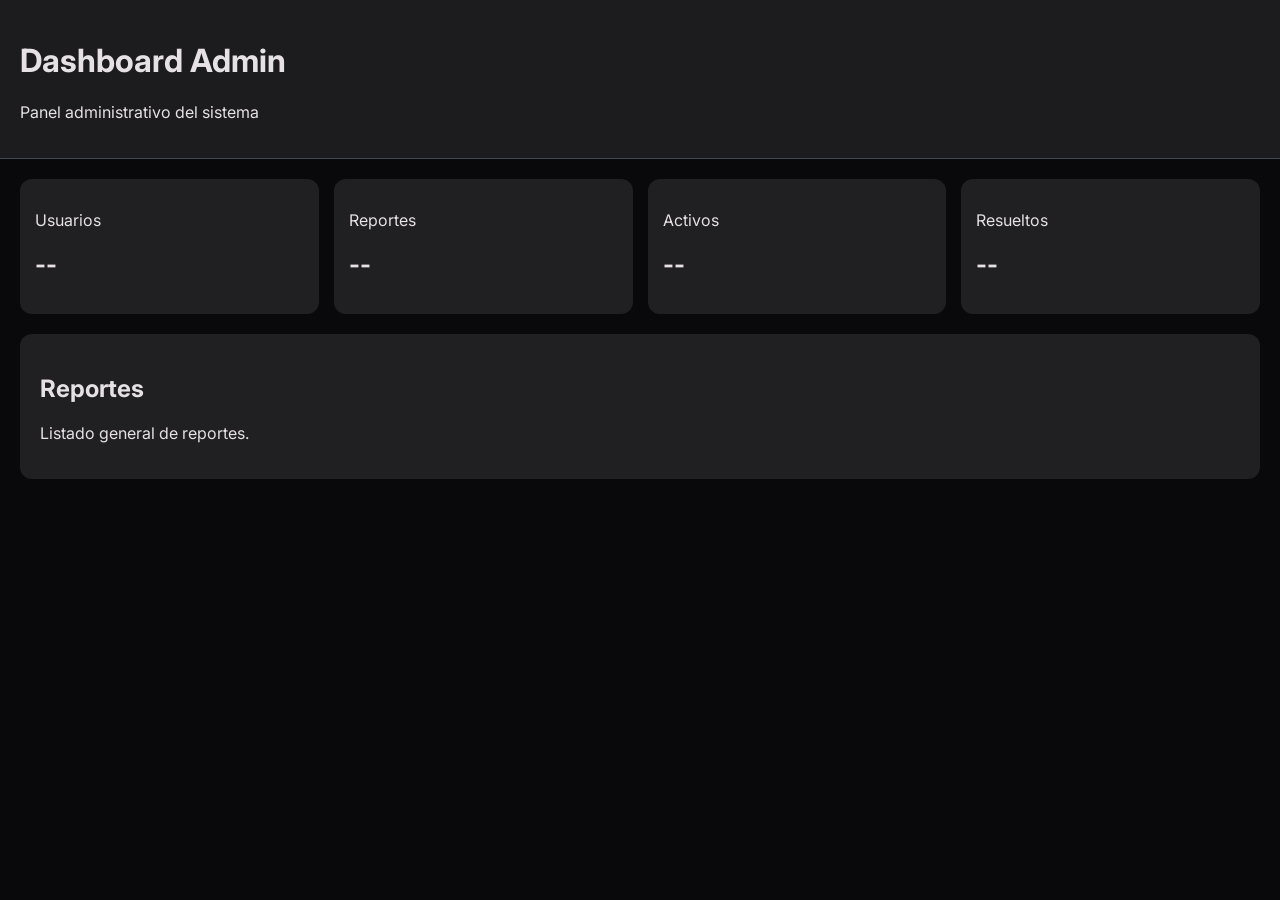
==== dashboard.html @ d4c3332e "primer avance panel admin login" ====
<!DOCTYPE html>
<html lang="es">
<head>
<meta charset="UTF-8">
<meta name="viewport" content="width=device-width, initial-scale=1.0">

<title>Dashboard Admin</title>

<link rel="stylesheet" href="style.css">
<link href="https://fonts.googleapis.com/css2?family=Inter:wght@400;600;700&display=swap" rel="stylesheet">
</head>

<body>

<header>
  <h1>Dashboard Admin</h1>
  <p>Panel administrativo del sistema</p>
</header>

<div class="container">

  <!-- CARDS -->
  <div class="grid">

    <div class="card" onclick="goTo('users')">
      <p>Usuarios</p>
      <h2>--</h2>
    </div>

    <div class="card" onclick="goTo('reports')">
      <p>Reportes</p>
      <h2>--</h2>
    </div>

    <div class="card" onclick="goTo('active')">
      <p>Activos</p>
      <h2>--</h2>
    </div>

    <div class="card" onclick="goTo('resolved')">
      <p>Resueltos</p>
      <h2>--</h2>
    </div>

  </div>

  <!-- SECCIONES -->
  <div id="users" class="section hidden">
    <h2>Usuarios</h2>
    <p>Datos de usuarios desde la API.</p>
  </div>

  <div id="reports" class="section">
    <h2>Reportes</h2>
    <p>Listado general de reportes.</p>
  </div>

  <div id="active" class="section hidden">
    <h2>Activos</h2>
    <p>Reportes en proceso.</p>
  </div>

  <div id="resolved" class="section hidden">
    <h2>Resueltos</h2>
    <p>Reportes finalizados.</p>
  </div>

</div>

<script src="script.js"></script>

</body>
</html>
---- style.css ----
body {
  margin: 0;
  font-family: 'Inter', sans-serif;
  background: #09090B;
  color: #e5e1e4;
}

header {
  padding: 20px;
  background: #1c1b1d;
  border-bottom: 1px solid #424754;
}

.container {
  padding: 20px;
}

.grid {
  display: grid;
  grid-template-columns: repeat(4, 1fr);
  gap: 15px;
  margin-bottom: 20px;
}

.card {
  background: #201f22;
  padding: 15px;
  border-radius: 12px;
  cursor: pointer;
  transition: 0.2s;
}

.card:hover {
  transform: translateY(-3px);
  background: #2a292d;
}

.section {
  background: #201f22;
  padding: 20px;
  border-radius: 12px;
}

.hidden {
  display: none;
}
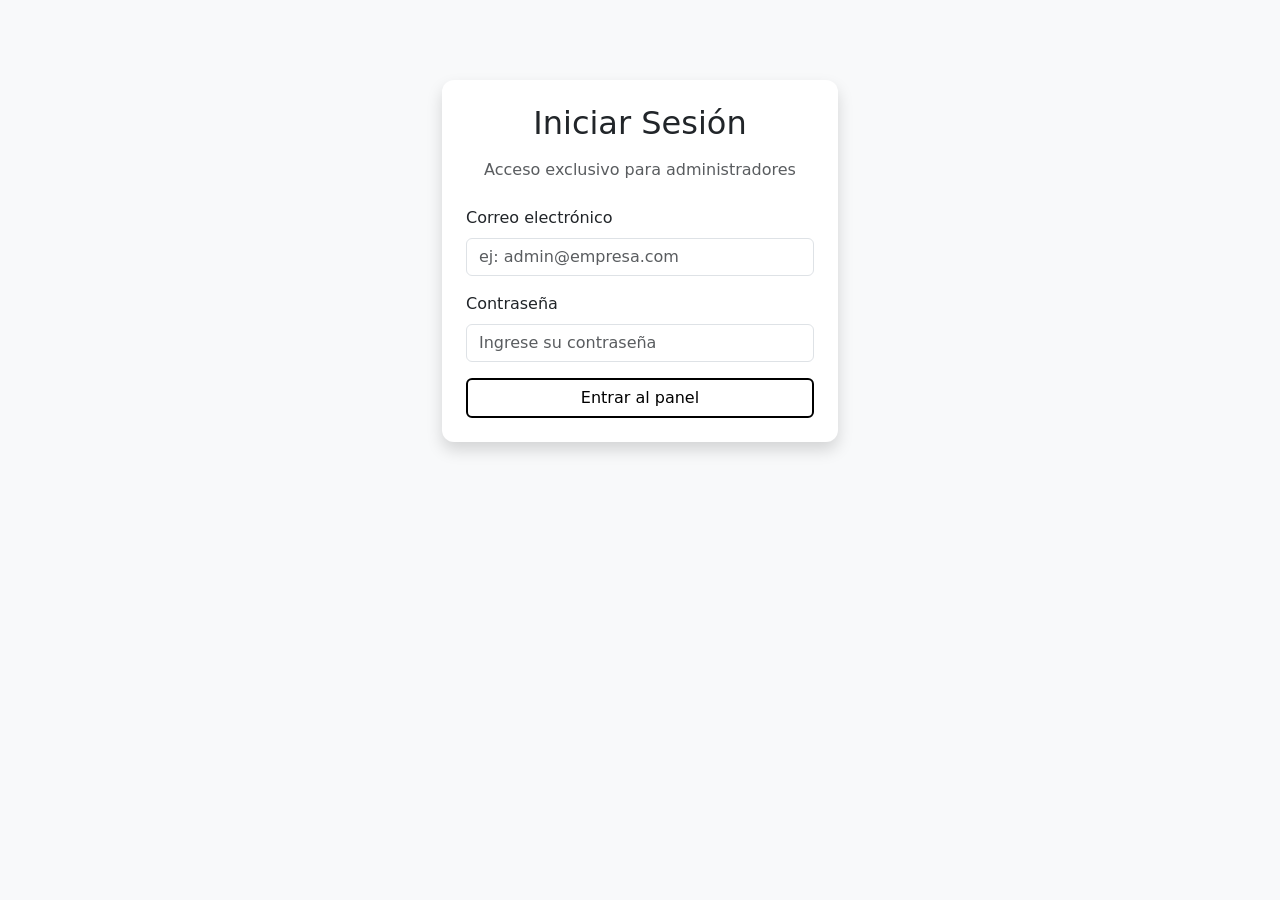
==== commit 2a9c3d6a: "conectando api" ====
--- a/dashboard.html
+++ b/dashboard.html
@@ -1,73 +1,154 @@
 <!DOCTYPE html>
 <html lang="es">
 <head>
-<meta charset="UTF-8">
-<meta name="viewport" content="width=device-width, initial-scale=1.0">
-
-<title>Dashboard Admin</title>
-
-<link rel="stylesheet" href="style.css">
-<link href="https://fonts.googleapis.com/css2?family=Inter:wght@400;600;700&display=swap" rel="stylesheet">
+    <meta charset="UTF-8">
+    <meta name="viewport" content="width=device-width, initial-scale=1.0">
+    <title>Dashboard Admin</title>
+    <link rel="stylesheet" href="style.css">
+    <link href="https://fonts.googleapis.com/css2?family=Inter:wght@400;600;700&display=swap" rel="stylesheet">
+    <style>
+        table { width: 100%; border-collapse: collapse; margin-top: 12px; }
+        th, td { padding: 10px 14px; text-align: left; border-bottom: 1px solid #2a292d; font-size: 14px; }
+        th { color: #aaa; font-weight: 600; }
+        td { color: #e5e1e4; }
+        select.estado-select {
+            background: #2a292d;
+            color: #e5e1e4;
+            border: 1px solid #424754;
+            border-radius: 6px;
+            padding: 4px 8px;
+            font-size: 13px;
+            cursor: pointer;
+        }
+        .badge {
+            padding: 3px 10px;
+            border-radius: 20px;
+            font-size: 12px;
+            font-weight: 600;
+        }
+        .badge-pendiente { background: #3a3000; color: #f0c000; }
+        .badge-proceso   { background: #002a3a; color: #00aaff; }
+        .badge-resuelto  { background: #003a10; color: #00cc44; }
+        .logout-btn {
+            background: transparent;
+            border: 1px solid #424754;
+            color: #e5e1e4;
+            padding: 6px 16px;
+            border-radius: 8px;
+            cursor: pointer;
+            font-size: 13px;
+        }
+        .logout-btn:hover { background: #2a292d; }
+        header { display: flex; justify-content: space-between; align-items: center; }
+        .header-text h1 { margin: 0; }
+        .header-text p { margin: 4px 0 0; }
+    </style>
 </head>
-
 <body>
 
 <header>
-  <h1>Dashboard Admin</h1>
-  <p>Panel administrativo del sistema</p>
+    <div class="header-text">
+        <h1>Dashboard Admin</h1>
+        <p>Panel administrativo del sistema</p>
+    </div>
+    <button class="logout-btn" onclick="cerrarSesion()">Cerrar sesión</button>
 </header>
 
 <div class="container">
 
-  <!-- CARDS -->
-  <div class="grid">
-
-    <div class="card" onclick="goTo('users')">
-      <p>Usuarios</p>
-      <h2>--</h2>
+    <!-- CARDS -->
+    <div class="grid">
+        <div class="card" onclick="goTo('users')">
+            <p>Usuarios</p>
+            <h2 id="statUsuarios">--</h2>
+        </div>
+        <div class="card" onclick="goTo('reports')">
+            <p>Reportes</p>
+            <h2 id="statReportes">--</h2>
+        </div>
+        <div class="card" onclick="goTo('active')">
+            <p>Activos</p>
+            <h2 id="statActivos">--</h2>
+        </div>
+        <div class="card" onclick="goTo('resolved')">
+            <p>Resueltos</p>
+            <h2 id="statResueltos">--</h2>
+        </div>
     </div>
 
-    <div class="card" onclick="goTo('reports')">
-      <p>Reportes</p>
-      <h2>--</h2>
+    <!-- SECCIÓN USUARIOS -->
+    <div id="users" class="section hidden">
+        <h2>Usuarios</h2>
+        <table>
+            <thead>
+                <tr>
+                    <th>ID</th>
+                    <th>Usuario</th>
+                    <th>Email</th>
+                </tr>
+            </thead>
+            <tbody id="tablaUsuarios"></tbody>
+        </table>
     </div>
 
-    <div class="card" onclick="goTo('active')">
-      <p>Activos</p>
-      <h2>--</h2>
+    <!-- SECCIÓN TODOS LOS REPORTES -->
+    <div id="reports" class="section">
+        <h2>Reportes</h2>
+        <table>
+            <thead>
+                <tr>
+                    <th>ID</th>
+                    <th>Usuario</th>
+                    <th>Tipo</th>
+                    <th>Descripción</th>
+                    <th>Dirección</th>
+                    <th>Estado</th>
+                    <th>Fecha</th>
+                </tr>
+            </thead>
+            <tbody id="tablaReportes"></tbody>
+        </table>
     </div>
 
-    <div class="card" onclick="goTo('resolved')">
-      <p>Resueltos</p>
-      <h2>--</h2>
+    <!-- SECCIÓN ACTIVOS -->
+    <div id="active" class="section hidden">
+        <h2>Reportes Activos</h2>
+        <table>
+            <thead>
+                <tr>
+                    <th>ID</th>
+                    <th>Usuario</th>
+                    <th>Tipo</th>
+                    <th>Descripción</th>
+                    <th>Dirección</th>
+                    <th>Estado</th>
+                    <th>Fecha</th>
+                </tr>
+            </thead>
+            <tbody id="tablaActivos"></tbody>
+        </table>
     </div>
 
-  </div>
-
-  <!-- SECCIONES -->
-  <div id="users" class="section hidden">
-    <h2>Usuarios</h2>
-    <p>Datos de usuarios desde la API.</p>
-  </div>
-
-  <div id="reports" class="section">
-    <h2>Reportes</h2>
-    <p>Listado general de reportes.</p>
-  </div>
-
-  <div id="active" class="section hidden">
-    <h2>Activos</h2>
-    <p>Reportes en proceso.</p>
-  </div>
-
-  <div id="resolved" class="section hidden">
-    <h2>Resueltos</h2>
-    <p>Reportes finalizados.</p>
-  </div>
+    <!-- SECCIÓN RESUELTOS -->
+    <div id="resolved" class="section hidden">
+        <h2>Reportes Resueltos</h2>
+        <table>
+            <thead>
+                <tr>
+                    <th>ID</th>
+                    <th>Usuario</th>
+                    <th>Tipo</th>
+                    <th>Descripción</th>
+                    <th>Dirección</th>
+                    <th>Fecha</th>
+                </tr>
+            </thead>
+            <tbody id="tablaResueltos"></tbody>
+        </table>
+    </div>
 
 </div>
 
 <script src="script.js"></script>
-
 </body>
 </html>
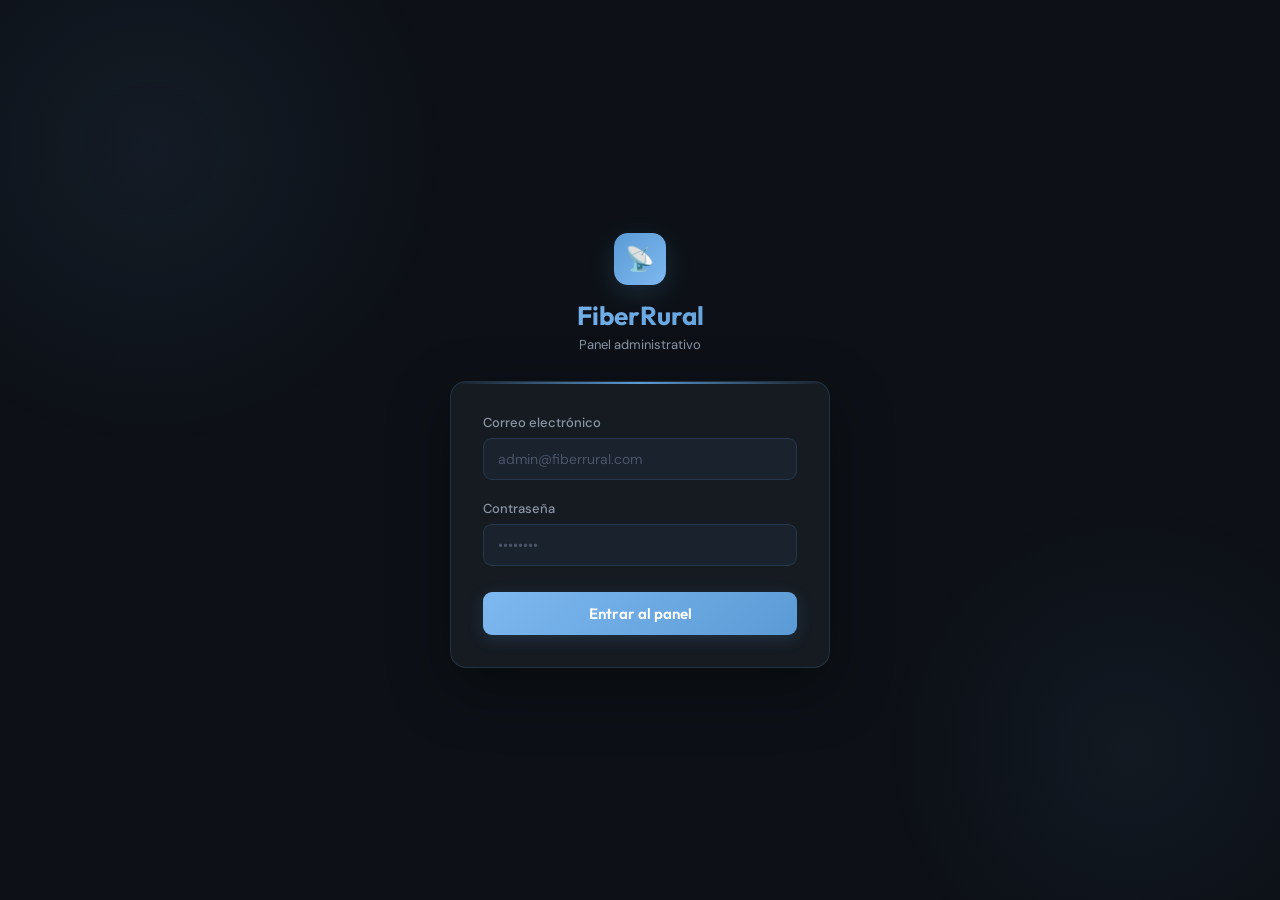
==== commit ea17d2b6: "Mejoras de Diseno" ====
--- a/dashboard.html
+++ b/dashboard.html
@@ -3,52 +3,69 @@
 <head>
     <meta charset="UTF-8">
     <meta name="viewport" content="width=device-width, initial-scale=1.0">
-    <title>Dashboard Admin</title>
+    <title>Dashboard Admin — FiberRural</title>
     <link rel="stylesheet" href="style.css">
-    <link href="https://fonts.googleapis.com/css2?family=Inter:wght@400;600;700&display=swap" rel="stylesheet">
+    <link href="https://fonts.googleapis.com/css2?family=Outfit:wght@400;600;700&family=DM+Sans:wght@400;500&display=swap" rel="stylesheet">
     <style>
-        table { width: 100%; border-collapse: collapse; margin-top: 12px; }
-        th, td { padding: 10px 14px; text-align: left; border-bottom: 1px solid #2a292d; font-size: 14px; }
-        th { color: #aaa; font-weight: 600; }
-        td { color: #e5e1e4; }
+        table { width: 100%; border-collapse: collapse; }
+        th { padding: 11px 14px; text-align: left; font-size: 11px; color: var(--blue, #5B9BD5); font-weight: 600; text-transform: uppercase; letter-spacing: 0.07em; background: rgba(91,155,213,0.06); }
+        td { padding: 11px 14px; font-size: 13px; color: #E8EDF3; border-bottom: 1px solid rgba(91,155,213,0.07); transition: background 0.15s; }
+        tbody tr:hover td { background: rgba(91,155,213,0.05); }
+        tbody tr:last-child td { border-bottom: none; }
+
         select.estado-select {
-            background: #2a292d;
-            color: #e5e1e4;
-            border: 1px solid #424754;
-            border-radius: 6px;
-            padding: 4px 8px;
+            background: rgba(91,155,213,0.08);
+            color: #E8EDF3;
+            border: 1px solid rgba(91,155,213,0.18);
+            border-radius: 7px;
+            padding: 5px 10px;
+            font-size: 12px;
+            font-family: 'DM Sans', sans-serif;
+            cursor: pointer;
+            outline: none;
+            transition: border-color 0.2s;
+        }
+        select.estado-select:hover { border-color: #5B9BD5; }
+
+        .badge { padding: 4px 12px; border-radius: 20px; font-size: 11px; font-weight: 600; letter-spacing: 0.04em; }
+        .badge-pendiente { background: rgba(240,192,0,0.12); color: #f0c000; border: 1px solid rgba(240,192,0,0.25); }
+        .badge-proceso   { background: rgba(91,155,213,0.12); color: #7EB8F0; border: 1px solid rgba(91,155,213,0.25); }
+        .badge-resuelto  { background: rgba(0,204,68,0.10); color: #4ddd88; border: 1px solid rgba(0,204,68,0.22); }
+
+        .nav-tabs {
+            display: flex;
+            gap: 6px;
+            margin-bottom: 20px;
+            background: #161B22;
+            border: 1px solid rgba(91,155,213,0.15);
+            border-radius: 12px;
+            padding: 6px;
+        }
+
+        .nav-tab {
+            flex: 1;
+            padding: 9px 14px;
+            border: none;
+            border-radius: 8px;
+            background: transparent;
+            color: #8B96A5;
+            font-family: 'DM Sans', sans-serif;
             font-size: 13px;
+            font-weight: 500;
             cursor: pointer;
+            transition: all 0.2s ease;
+            text-align: center;
         }
-        .badge {
-            padding: 3px 10px;
-            border-radius: 20px;
-            font-size: 12px;
-            font-weight: 600;
-        }
-        .badge-pendiente { background: #3a3000; color: #f0c000; }
-        .badge-proceso   { background: #002a3a; color: #00aaff; }
-        .badge-resuelto  { background: #003a10; color: #00cc44; }
-        .logout-btn {
-            background: transparent;
-            border: 1px solid #424754;
-            color: #e5e1e4;
-            padding: 6px 16px;
-            border-radius: 8px;
-            cursor: pointer;
-            font-size: 13px;
-        }
-        .logout-btn:hover { background: #2a292d; }
-        header { display: flex; justify-content: space-between; align-items: center; }
-        .header-text h1 { margin: 0; }
-        .header-text p { margin: 4px 0 0; }
+
+        .nav-tab:hover { color: #7EB8F0; background: rgba(91,155,213,0.06); }
+        .nav-tab.active { background: rgba(91,155,213,0.15); color: #7EB8F0; font-weight: 600; }
     </style>
 </head>
 <body>
 
 <header>
     <div class="header-text">
-        <h1>Dashboard Admin</h1>
+        <h1>📡 FiberRural</h1>
         <p>Panel administrativo del sistema</p>
     </div>
     <button class="logout-btn" onclick="cerrarSesion()">Cerrar sesión</button>
@@ -59,90 +76,63 @@
     <!-- CARDS -->
     <div class="grid">
         <div class="card" onclick="goTo('users')">
-            <p>Usuarios</p>
+            <p> Usuarios</p>
             <h2 id="statUsuarios">--</h2>
         </div>
         <div class="card" onclick="goTo('reports')">
-            <p>Reportes</p>
+            <p> Reportes</p>
             <h2 id="statReportes">--</h2>
         </div>
         <div class="card" onclick="goTo('active')">
-            <p>Activos</p>
+            <p> Activos</p>
             <h2 id="statActivos">--</h2>
         </div>
         <div class="card" onclick="goTo('resolved')">
-            <p>Resueltos</p>
+            <p> Resueltos</p>
             <h2 id="statResueltos">--</h2>
         </div>
     </div>
 
+    <!-- NAV TABS -->
+    <div class="nav-tabs">
+        <button class="nav-tab" onclick="goTo('users')"   id="tab-users">Usuarios</button>
+        <button class="nav-tab active" onclick="goTo('reports')" id="tab-reports">Todos los Reportes</button>
+        <button class="nav-tab" onclick="goTo('active')"  id="tab-active">Activos</button>
+        <button class="nav-tab" onclick="goTo('resolved')" id="tab-resolved">Resueltos</button>
+    </div>
+
     <!-- SECCIÓN USUARIOS -->
     <div id="users" class="section hidden">
-        <h2>Usuarios</h2>
+        <h2>Usuarios registrados</h2>
         <table>
-            <thead>
-                <tr>
-                    <th>ID</th>
-                    <th>Usuario</th>
-                    <th>Email</th>
-                </tr>
-            </thead>
+            <thead><tr><th>ID</th><th>Usuario</th><th>Email</th></tr></thead>
             <tbody id="tablaUsuarios"></tbody>
         </table>
     </div>
 
-    <!-- SECCIÓN TODOS LOS REPORTES -->
+    <!-- SECCIÓN REPORTES -->
     <div id="reports" class="section">
-        <h2>Reportes</h2>
+        <h2>Todos los reportes</h2>
         <table>
-            <thead>
-                <tr>
-                    <th>ID</th>
-                    <th>Usuario</th>
-                    <th>Tipo</th>
-                    <th>Descripción</th>
-                    <th>Dirección</th>
-                    <th>Estado</th>
-                    <th>Fecha</th>
-                </tr>
-            </thead>
+            <thead><tr><th>ID</th><th>Usuario</th><th>Tipo</th><th>Descripción</th><th>Dirección</th><th>Estado</th><th>Fecha</th></tr></thead>
             <tbody id="tablaReportes"></tbody>
         </table>
     </div>
 
     <!-- SECCIÓN ACTIVOS -->
     <div id="active" class="section hidden">
-        <h2>Reportes Activos</h2>
+        <h2>Reportes activos</h2>
         <table>
-            <thead>
-                <tr>
-                    <th>ID</th>
-                    <th>Usuario</th>
-                    <th>Tipo</th>
-                    <th>Descripción</th>
-                    <th>Dirección</th>
-                    <th>Estado</th>
-                    <th>Fecha</th>
-                </tr>
-            </thead>
+            <thead><tr><th>ID</th><th>Usuario</th><th>Tipo</th><th>Descripción</th><th>Dirección</th><th>Estado</th><th>Fecha</th></tr></thead>
             <tbody id="tablaActivos"></tbody>
         </table>
     </div>
 
     <!-- SECCIÓN RESUELTOS -->
     <div id="resolved" class="section hidden">
-        <h2>Reportes Resueltos</h2>
+        <h2>Reportes resueltos</h2>
         <table>
-            <thead>
-                <tr>
-                    <th>ID</th>
-                    <th>Usuario</th>
-                    <th>Tipo</th>
-                    <th>Descripción</th>
-                    <th>Dirección</th>
-                    <th>Fecha</th>
-                </tr>
-            </thead>
+            <thead><tr><th>ID</th><th>Usuario</th><th>Tipo</th><th>Descripción</th><th>Dirección</th><th>Fecha</th></tr></thead>
             <tbody id="tablaResueltos"></tbody>
         </table>
     </div>
--- a/style.css
+++ b/style.css
@@ -1,46 +1,228 @@
+@import url('https://fonts.googleapis.com/css2?family=Outfit:wght@300;400;600;700&family=DM+Sans:wght@400;500&display=swap');
+
+:root {
+  --blue:        #5B9BD5;
+  --blue-light:  #7EB8F0;
+  --blue-dark:   #3A7BBF;
+  --blue-glow:   rgba(91, 155, 213, 0.18);
+  --bg:          #0D1117;
+  --bg-card:     #161B22;
+  --bg-section:  #161B22;
+  --border:      rgba(91, 155, 213, 0.15);
+  --text:        #E8EDF3;
+  --text-muted:  #8B96A5;
+}
+
+*, *::before, *::after { box-sizing: border-box; margin: 0; padding: 0; }
+
 body {
-  margin: 0;
-  font-family: 'Inter', sans-serif;
-  background: #09090B;
-  color: #e5e1e4;
-}
-
+  font-family: 'DM Sans', sans-serif;
+  background: var(--bg);
+  color: var(--text);
+  min-height: 100vh;
+}
+
+/* HEADER*/
 header {
-  padding: 20px;
-  background: #1c1b1d;
-  border-bottom: 1px solid #424754;
-}
-
-.container {
-  padding: 20px;
-}
-
+  display: flex;
+  justify-content: space-between;
+  align-items: center;
+  padding: 18px 28px;
+  background: linear-gradient(135deg, #0D1117 0%, #131A26 100%);
+  border-bottom: 1px solid var(--border);
+  position: sticky;
+  top: 0;
+  z-index: 100;
+  backdrop-filter: blur(10px);
+}
+
+header::after {
+  content: '';
+  position: absolute;
+  bottom: 0; left: 0; right: 0;
+  height: 1px;
+  background: linear-gradient(90deg, transparent, var(--blue), transparent);
+}
+
+.header-text h1 {
+  font-family: 'Outfit', sans-serif;
+  font-size: 22px;
+  font-weight: 700;
+  background: linear-gradient(135deg, var(--blue-light), var(--blue));
+  -webkit-background-clip: text;
+  -webkit-text-fill-color: transparent;
+  background-clip: text;
+}
+
+.header-text p {
+  font-size: 13px;
+  color: var(--text-muted);
+  margin-top: 2px;
+}
+
+.logout-btn {
+  background: transparent;
+  border: 1px solid var(--border);
+  color: var(--text-muted);
+  padding: 7px 18px;
+  border-radius: 8px;
+  cursor: pointer;
+  font-size: 13px;
+  font-family: 'DM Sans', sans-serif;
+  transition: all 0.2s ease;
+}
+
+.logout-btn:hover {
+  border-color: var(--blue);
+  color: var(--blue-light);
+  background: var(--blue-glow);
+}
+
+/* CONTAINER */
+.container { padding: 24px 28px; }
+
+/* CARDS GRID*/
 .grid {
   display: grid;
   grid-template-columns: repeat(4, 1fr);
-  gap: 15px;
-  margin-bottom: 20px;
+  gap: 16px;
+  margin-bottom: 24px;
 }
 
 .card {
-  background: #201f22;
-  padding: 15px;
-  border-radius: 12px;
+  background: var(--bg-card);
+  border: 1px solid var(--border);
+  padding: 20px;
+  border-radius: 14px;
   cursor: pointer;
-  transition: 0.2s;
+  transition: all 0.25s ease;
+  position: relative;
+  overflow: hidden;
+  animation: fadeUp 0.5s ease both;
+}
+
+.card:nth-child(1) { animation-delay: 0.05s; }
+.card:nth-child(2) { animation-delay: 0.10s; }
+.card:nth-child(3) { animation-delay: 0.15s; }
+.card:nth-child(4) { animation-delay: 0.20s; }
+
+.card::before {
+  content: '';
+  position: absolute;
+  top: 0; left: 0; right: 0;
+  height: 2px;
+  background: linear-gradient(90deg, var(--blue-dark), var(--blue-light));
+  opacity: 0;
+  transition: opacity 0.25s ease;
 }
 
 .card:hover {
-  transform: translateY(-3px);
-  background: #2a292d;
-}
-
+  transform: translateY(-4px);
+  border-color: var(--blue);
+  box-shadow: 0 8px 30px var(--blue-glow);
+}
+
+.card:hover::before { opacity: 1; }
+
+.card p {
+  font-size: 12px;
+  color: var(--text-muted);
+  text-transform: uppercase;
+  letter-spacing: 0.08em;
+  margin-bottom: 10px;
+  font-weight: 500;
+}
+
+.card h2 {
+  font-family: 'Outfit', sans-serif;
+  font-size: 32px;
+  font-weight: 700;
+  color: var(--blue-light);
+}
+
+/* SECTION */
 .section {
-  background: #201f22;
-  padding: 20px;
-  border-radius: 12px;
-}
-
-.hidden {
-  display: none;
+  background: var(--bg-section);
+  border: 1px solid var(--border);
+  padding: 24px;
+  border-radius: 14px;
+  animation: fadeUp 0.4s ease both;
+}
+
+.section h2 {
+  font-family: 'Outfit', sans-serif;
+  font-size: 18px;
+  font-weight: 600;
+  color: var(--blue-light);
+  margin-bottom: 16px;
+  padding-bottom: 12px;
+  border-bottom: 1px solid var(--border);
+}
+
+.hidden { display: none; }
+
+/*TABLE  */
+table { width: 100%; border-collapse: collapse; margin-top: 4px; }
+
+thead tr {
+  background: rgba(91, 155, 213, 0.06);
+}
+
+th {
+  padding: 11px 14px;
+  text-align: left;
+  font-size: 11px;
+  color: var(--blue);
+  font-weight: 600;
+  text-transform: uppercase;
+  letter-spacing: 0.07em;
+}
+
+td {
+  padding: 11px 14px;
+  font-size: 13px;
+  color: var(--text);
+  border-bottom: 1px solid rgba(91, 155, 213, 0.07);
+  transition: background 0.15s;
+}
+
+tbody tr:hover td { background: rgba(91, 155, 213, 0.05); }
+tbody tr:last-child td { border-bottom: none; }
+
+/* BADGES */
+.badge {
+  padding: 4px 12px;
+  border-radius: 20px;
+  font-size: 11px;
+  font-weight: 600;
+  letter-spacing: 0.04em;
+}
+
+.badge-pendiente { background: rgba(240, 192, 0, 0.12); color: #f0c000; border: 1px solid rgba(240,192,0,0.25); }
+.badge-proceso   { background: rgba(91, 155, 213, 0.12); color: var(--blue-light); border: 1px solid rgba(91,155,213,0.25); }
+.badge-resuelto  { background: rgba(0, 204, 68, 0.10); color: #4ddd88; border: 1px solid rgba(0,204,68,0.22); }
+
+/* STATE SELECT */
+select.estado-select {
+  background: rgba(91, 155, 213, 0.08);
+  color: var(--text);
+  border: 1px solid var(--border);
+  border-radius: 7px;
+  padding: 5px 10px;
+  font-size: 12px;
+  font-family: 'DM Sans', sans-serif;
+  cursor: pointer;
+  transition: border-color 0.2s;
+  outline: none;
+}
+
+select.estado-select:hover,
+select.estado-select:focus {
+  border-color: var(--blue);
+}
+
+/*  Animacion  */
+@keyframes fadeUp {
+  from { opacity: 0; transform: translateY(16px); }
+  to   { opacity: 1; transform: translateY(0); }
 }
